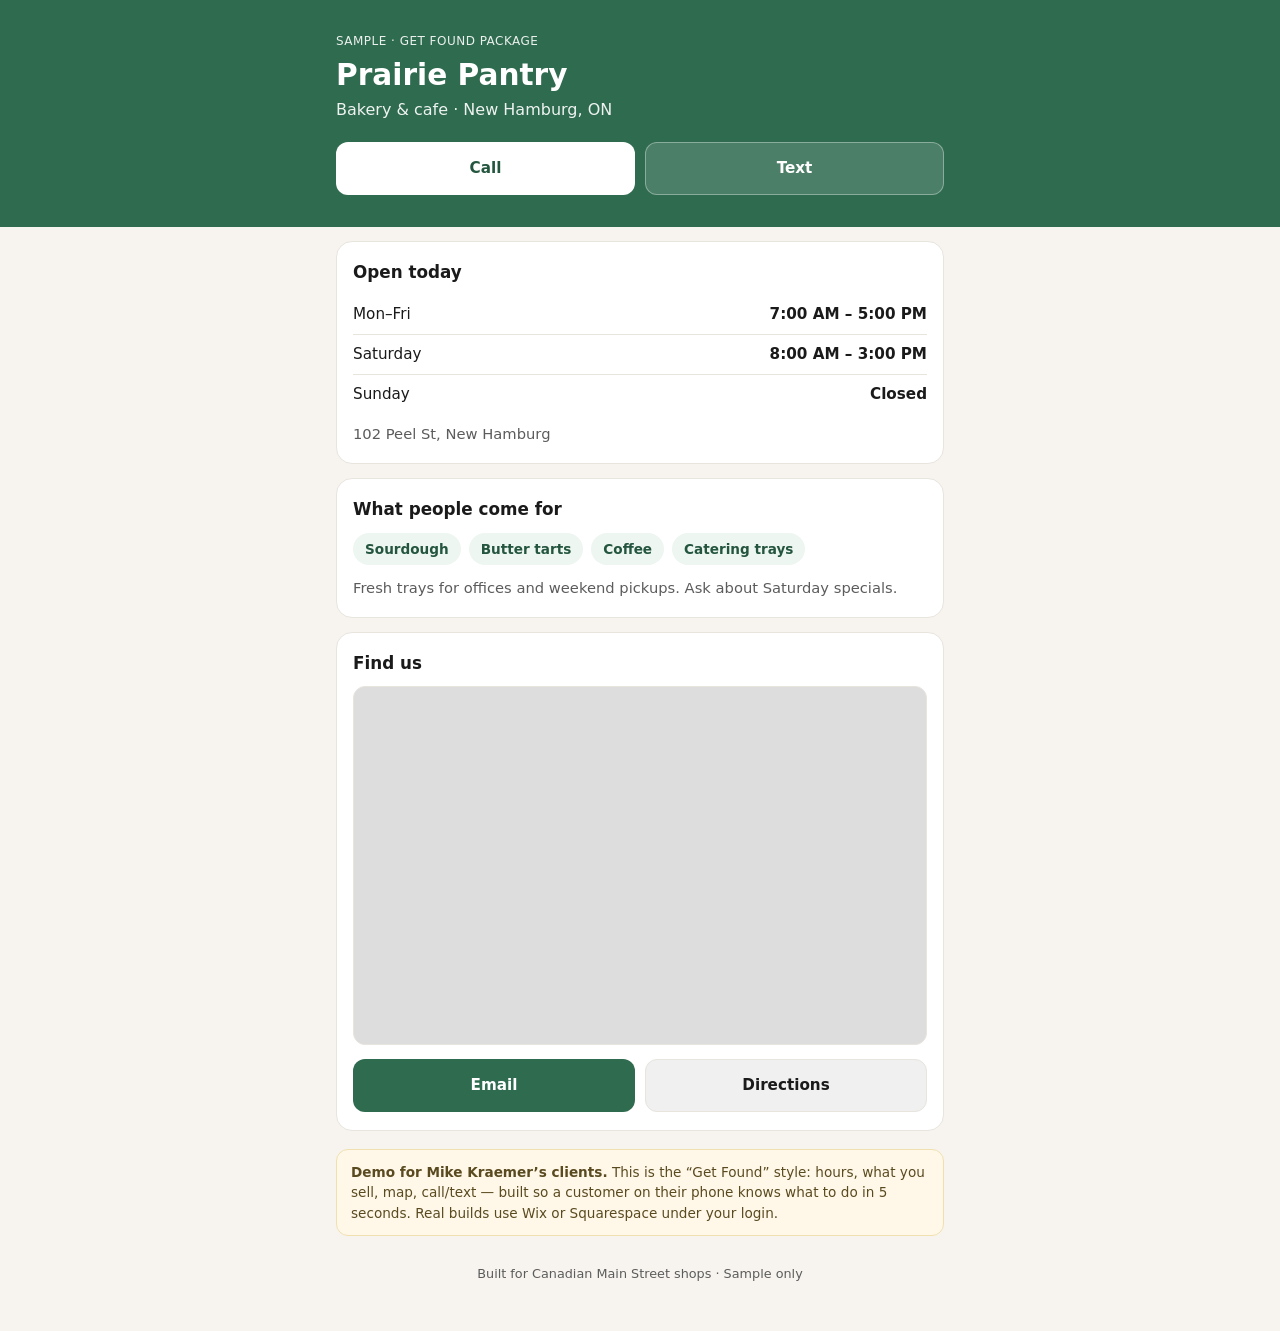
==== index.html @ 8f7f6cf2 "Add Get Found phone demo" ====
<!DOCTYPE html>
<html lang="en">
<head>
<meta charset="utf-8"/>
<meta name="viewport" content="width=device-width, initial-scale=1"/>
<title>Prairie Pantry — New Hamburg</title>
<meta name="description" content="Local bakery & cafe in New Hamburg. Hours, menu highlights, and how to reach us."/>
<style>
  :root {
    --ink: #1a1a1a;
    --muted: #5c5c5c;
    --line: #e8e4de;
    --bg: #f7f4ef;
    --card: #ffffff;
    --accent: #2f6b4f;
    --accent-dark: #24553f;
  }
  * { box-sizing: border-box; }
  body {
    margin: 0;
    font-family: "Segoe UI", system-ui, -apple-system, sans-serif;
    color: var(--ink);
    background: var(--bg);
    line-height: 1.5;
  }
  a { color: inherit; }
  .wrap { max-width: 640px; margin: 0 auto; padding: 0 16px 48px; }
  header {
    background: var(--accent);
    color: #fff;
    padding: 28px 16px 32px;
  }
  header .wrap { padding-bottom: 0; }
  .badge {
    display: inline-block;
    font-size: 12px;
    letter-spacing: .04em;
    text-transform: uppercase;
    opacity: .9;
    margin-bottom: 8px;
  }
  h1 { margin: 0 0 6px; font-size: 1.85rem; line-height: 1.15; }
  .tagline { margin: 0; opacity: .92; font-size: 1rem; }
  .actions {
    display: grid;
    grid-template-columns: 1fr 1fr;
    gap: 10px;
    margin-top: 20px;
  }
  .btn {
    display: flex;
    align-items: center;
    justify-content: center;
    text-decoration: none;
    border-radius: 12px;
    padding: 14px 12px;
    font-weight: 650;
    font-size: .95rem;
  }
  .btn-primary { background: #fff; color: var(--accent-dark); }
  .btn-secondary { background: rgba(255,255,255,.14); color: #fff; border: 1px solid rgba(255,255,255,.35); }
  .card {
    background: var(--card);
    border: 1px solid var(--line);
    border-radius: 16px;
    padding: 18px 16px;
    margin-top: 14px;
  }
  h2 { margin: 0 0 10px; font-size: 1.05rem; }
  .muted { color: var(--muted); font-size: .92rem; }
  .hours { list-style: none; padding: 0; margin: 0; }
  .hours li {
    display: flex;
    justify-content: space-between;
    padding: 8px 0;
    border-bottom: 1px solid var(--line);
    font-size: .95rem;
  }
  .hours li:last-child { border-bottom: 0; }
  .chip-row { display: flex; flex-wrap: wrap; gap: 8px; }
  .chip {
    background: #eef6f1;
    color: var(--accent-dark);
    border-radius: 999px;
    padding: 6px 12px;
    font-size: .85rem;
    font-weight: 600;
  }
  .map {
    margin-top: 10px;
    border-radius: 12px;
    overflow: hidden;
    border: 1px solid var(--line);
    background: #ddd;
    aspect-ratio: 16/10;
  }
  .map iframe { width: 100%; height: 100%; border: 0; }
  footer {
    margin-top: 28px;
    text-align: center;
    color: var(--muted);
    font-size: .8rem;
  }
  .demo-note {
    margin-top: 18px;
    padding: 12px 14px;
    border-radius: 12px;
    background: #fff8e8;
    border: 1px solid #f0e0b0;
    font-size: .85rem;
    color: #5a4a20;
  }
</style>
</head>
<body>
  <header>
    <div class="wrap">
      <div class="badge">Sample · Get Found package</div>
      <h1>Prairie Pantry</h1>
      <p class="tagline">Bakery & cafe · New Hamburg, ON</p>
      <div class="actions">
        <a class="btn btn-primary" href="tel:+15195550100">Call</a>
        <a class="btn btn-secondary" href="sms:+15195550100">Text</a>
      </div>
    </div>
  </header>

  <main class="wrap">
    <section class="card">
      <h2>Open today</h2>
      <ul class="hours">
        <li><span>Mon–Fri</span><strong>7:00 AM – 5:00 PM</strong></li>
        <li><span>Saturday</span><strong>8:00 AM – 3:00 PM</strong></li>
        <li><span>Sunday</span><strong>Closed</strong></li>
      </ul>
      <p class="muted" style="margin:10px 0 0">102 Peel St, New Hamburg</p>
    </section>

    <section class="card">
      <h2>What people come for</h2>
      <div class="chip-row">
        <span class="chip">Sourdough</span>
        <span class="chip">Butter tarts</span>
        <span class="chip">Coffee</span>
        <span class="chip">Catering trays</span>
      </div>
      <p class="muted" style="margin:12px 0 0">Fresh trays for offices and weekend pickups. Ask about Saturday specials.</p>
    </section>

    <section class="card">
      <h2>Find us</h2>
      <div class="map">
        <iframe title="Map" loading="lazy" referrerpolicy="no-referrer-when-downgrade"
          src="https://www.google.com/maps?q=New+Hamburg+ON+Peel+Street&output=embed"></iframe>
      </div>
      <div class="actions" style="margin-top:14px">
        <a class="btn btn-primary" style="background:var(--accent);color:#fff" href="mailto:hello@example.com">Email</a>
        <a class="btn btn-secondary" style="background:#f0f0f0;color:var(--ink);border-color:var(--line)" href="https://maps.google.com/?q=New+Hamburg+ON">Directions</a>
      </div>
    </section>

    <div class="demo-note">
      <strong>Demo for Mike Kraemer’s clients.</strong> This is the “Get Found” style: hours, what you sell, map, call/text — built so a customer on their phone knows what to do in 5 seconds. Real builds use Wix or Squarespace under your login.
    </div>

    <footer>
      Built for Canadian Main Street shops · Sample only
    </footer>
  </main>
</body>
</html>
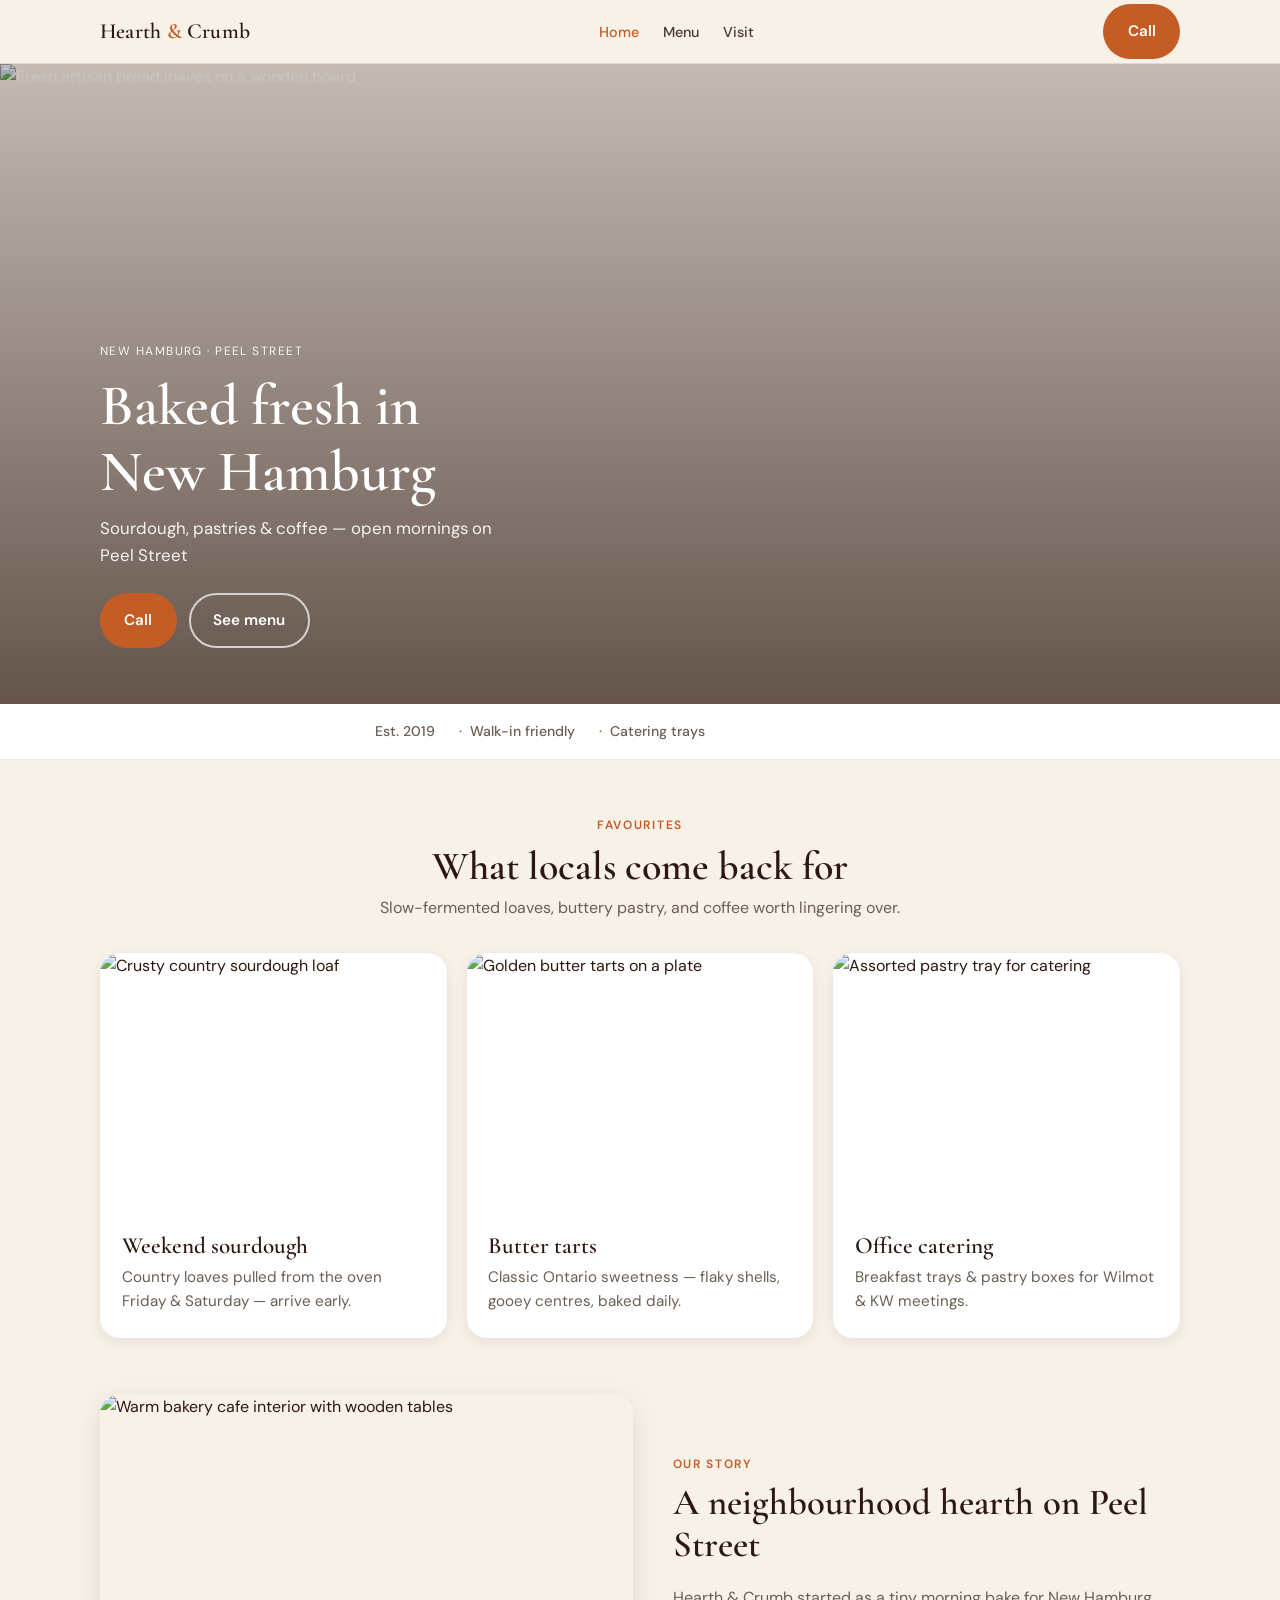
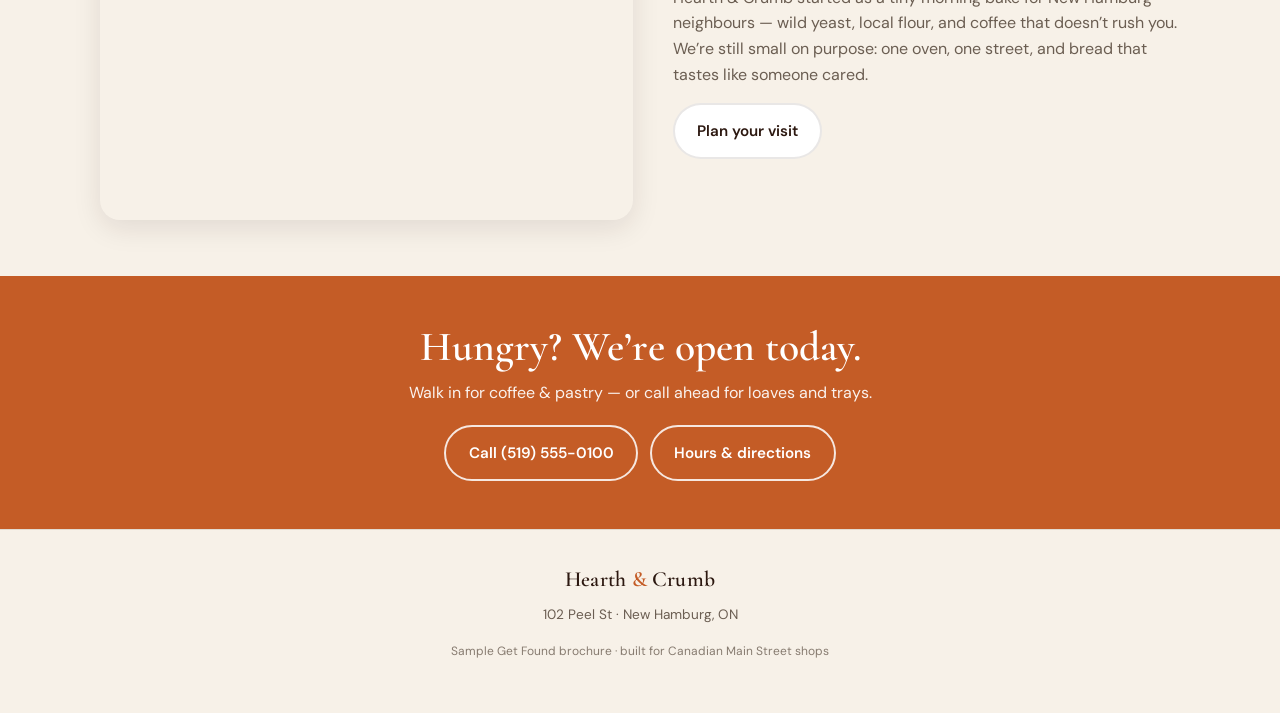
==== commit d23b5c94: "Replace one-pager with Hearth & Crumb 3-page brochure demo Home, Menu, Visit — photo-led Wix/Squares" ====
--- a/index.html
+++ b/index.html
@@ -1,171 +1,134 @@
 <!DOCTYPE html>
 <html lang="en">
 <head>
-<meta charset="utf-8"/>
-<meta name="viewport" content="width=device-width, initial-scale=1"/>
-<title>Prairie Pantry — New Hamburg</title>
-<meta name="description" content="Local bakery & cafe in New Hamburg. Hours, menu highlights, and how to reach us."/>
-<style>
-  :root {
-    --ink: #1a1a1a;
-    --muted: #5c5c5c;
-    --line: #e8e4de;
-    --bg: #f7f4ef;
-    --card: #ffffff;
-    --accent: #2f6b4f;
-    --accent-dark: #24553f;
-  }
-  * { box-sizing: border-box; }
-  body {
-    margin: 0;
-    font-family: "Segoe UI", system-ui, -apple-system, sans-serif;
-    color: var(--ink);
-    background: var(--bg);
-    line-height: 1.5;
-  }
-  a { color: inherit; }
-  .wrap { max-width: 640px; margin: 0 auto; padding: 0 16px 48px; }
-  header {
-    background: var(--accent);
-    color: #fff;
-    padding: 28px 16px 32px;
-  }
-  header .wrap { padding-bottom: 0; }
-  .badge {
-    display: inline-block;
-    font-size: 12px;
-    letter-spacing: .04em;
-    text-transform: uppercase;
-    opacity: .9;
-    margin-bottom: 8px;
-  }
-  h1 { margin: 0 0 6px; font-size: 1.85rem; line-height: 1.15; }
-  .tagline { margin: 0; opacity: .92; font-size: 1rem; }
-  .actions {
-    display: grid;
-    grid-template-columns: 1fr 1fr;
-    gap: 10px;
-    margin-top: 20px;
-  }
-  .btn {
-    display: flex;
-    align-items: center;
-    justify-content: center;
-    text-decoration: none;
-    border-radius: 12px;
-    padding: 14px 12px;
-    font-weight: 650;
-    font-size: .95rem;
-  }
-  .btn-primary { background: #fff; color: var(--accent-dark); }
-  .btn-secondary { background: rgba(255,255,255,.14); color: #fff; border: 1px solid rgba(255,255,255,.35); }
-  .card {
-    background: var(--card);
-    border: 1px solid var(--line);
-    border-radius: 16px;
-    padding: 18px 16px;
-    margin-top: 14px;
-  }
-  h2 { margin: 0 0 10px; font-size: 1.05rem; }
-  .muted { color: var(--muted); font-size: .92rem; }
-  .hours { list-style: none; padding: 0; margin: 0; }
-  .hours li {
-    display: flex;
-    justify-content: space-between;
-    padding: 8px 0;
-    border-bottom: 1px solid var(--line);
-    font-size: .95rem;
-  }
-  .hours li:last-child { border-bottom: 0; }
-  .chip-row { display: flex; flex-wrap: wrap; gap: 8px; }
-  .chip {
-    background: #eef6f1;
-    color: var(--accent-dark);
-    border-radius: 999px;
-    padding: 6px 12px;
-    font-size: .85rem;
-    font-weight: 600;
-  }
-  .map {
-    margin-top: 10px;
-    border-radius: 12px;
-    overflow: hidden;
-    border: 1px solid var(--line);
-    background: #ddd;
-    aspect-ratio: 16/10;
-  }
-  .map iframe { width: 100%; height: 100%; border: 0; }
-  footer {
-    margin-top: 28px;
-    text-align: center;
-    color: var(--muted);
-    font-size: .8rem;
-  }
-  .demo-note {
-    margin-top: 18px;
-    padding: 12px 14px;
-    border-radius: 12px;
-    background: #fff8e8;
-    border: 1px solid #f0e0b0;
-    font-size: .85rem;
-    color: #5a4a20;
-  }
-</style>
+  <meta charset="utf-8">
+  <meta name="viewport" content="width=device-width, initial-scale=1">
+  <title>Hearth &amp; Crumb — Artisan Bakery &amp; Cafe · New Hamburg</title>
+  <meta name="description" content="Sourdough, pastries &amp; coffee baked fresh in New Hamburg, ON. Open mornings on Peel Street.">
+  <link rel="preconnect" href="https://fonts.googleapis.com">
+  <link rel="preconnect" href="https://fonts.gstatic.com" crossorigin>
+  <link href="https://fonts.googleapis.com/css2?family=Cormorant+Garamond:wght@500;600;700&family=DM+Sans:wght@400;500;600;700&display=swap" rel="stylesheet">
+  <link rel="stylesheet" href="styles.css">
 </head>
-<body>
-  <header>
-    <div class="wrap">
-      <div class="badge">Sample · Get Found package</div>
-      <h1>Prairie Pantry</h1>
-      <p class="tagline">Bakery & cafe · New Hamburg, ON</p>
-      <div class="actions">
-        <a class="btn btn-primary" href="tel:+15195550100">Call</a>
-        <a class="btn btn-secondary" href="sms:+15195550100">Text</a>
-      </div>
+<body class="has-mobile-bar">
+  <header class="site-nav">
+    <div class="nav-inner">
+      <a class="logo" href="index.html">Hearth <span>&amp;</span> Crumb</a>
+      <nav aria-label="Primary">
+        <ul class="nav-links">
+          <li><a href="index.html" aria-current="page">Home</a></li>
+          <li><a href="menu.html">Menu</a></li>
+          <li><a href="visit.html">Visit</a></li>
+        </ul>
+      </nav>
+      <a class="btn btn-primary nav-cta" href="tel:+15195550100">Call</a>
+      <button class="nav-toggle" type="button" aria-expanded="false" aria-controls="nav-drawer" aria-label="Open menu">
+        <span></span>
+      </button>
+    </div>
+    <div class="nav-drawer" id="nav-drawer" hidden>
+      <ul>
+        <li><a href="index.html" aria-current="page">Home</a></li>
+        <li><a href="menu.html">Menu</a></li>
+        <li><a href="visit.html">Visit</a></li>
+      </ul>
+      <a class="btn btn-primary" href="tel:+15195550100" style="width:100%">Call us</a>
     </div>
   </header>
 
-  <main class="wrap">
-    <section class="card">
-      <h2>Open today</h2>
-      <ul class="hours">
-        <li><span>Mon–Fri</span><strong>7:00 AM – 5:00 PM</strong></li>
-        <li><span>Saturday</span><strong>8:00 AM – 3:00 PM</strong></li>
-        <li><span>Sunday</span><strong>Closed</strong></li>
-      </ul>
-      <p class="muted" style="margin:10px 0 0">102 Peel St, New Hamburg</p>
-    </section>
-
-    <section class="card">
-      <h2>What people come for</h2>
-      <div class="chip-row">
-        <span class="chip">Sourdough</span>
-        <span class="chip">Butter tarts</span>
-        <span class="chip">Coffee</span>
-        <span class="chip">Catering trays</span>
-      </div>
-      <p class="muted" style="margin:12px 0 0">Fresh trays for offices and weekend pickups. Ask about Saturday specials.</p>
-    </section>
-
-    <section class="card">
-      <h2>Find us</h2>
-      <div class="map">
-        <iframe title="Map" loading="lazy" referrerpolicy="no-referrer-when-downgrade"
-          src="https://www.google.com/maps?q=New+Hamburg+ON+Peel+Street&output=embed"></iframe>
-      </div>
-      <div class="actions" style="margin-top:14px">
-        <a class="btn btn-primary" style="background:var(--accent);color:#fff" href="mailto:hello@example.com">Email</a>
-        <a class="btn btn-secondary" style="background:#f0f0f0;color:var(--ink);border-color:var(--line)" href="https://maps.google.com/?q=New+Hamburg+ON">Directions</a>
+  <main>
+    <section class="hero" aria-label="Welcome">
+      <img class="hero-img" src="https://images.unsplash.com/photo-1509440159596-0249088772ff?w=1200&q=80" alt="Fresh artisan bread loaves on a wooden board" width="1200" height="800" fetchpriority="high">
+      <div class="hero-overlay" aria-hidden="true"></div>
+      <div class="wrap hero-content">
+        <p class="hero-eyebrow">New Hamburg · Peel Street</p>
+        <h1>Baked fresh in New Hamburg</h1>
+        <p class="hero-sub">Sourdough, pastries &amp; coffee — open mornings on Peel Street</p>
+        <div class="btn-row">
+          <a class="btn btn-primary" href="tel:+15195550100">Call</a>
+          <a class="btn btn-secondary" href="menu.html">See menu</a>
+        </div>
       </div>
     </section>
 
-    <div class="demo-note">
-      <strong>Demo for Mike Kraemer’s clients.</strong> This is the “Get Found” style: hours, what you sell, map, call/text — built so a customer on their phone knows what to do in 5 seconds. Real builds use Wix or Squarespace under your login.
+    <div class="trust">
+      <ul class="trust-list wrap">
+        <li>Est. 2019</li>
+        <li>Walk-in friendly</li>
+        <li>Catering trays</li>
+      </ul>
     </div>
 
-    <footer>
-      Built for Canadian Main Street shops · Sample only
-    </footer>
+    <section class="section">
+      <div class="wrap">
+        <div class="section-head">
+          <p class="eyebrow">Favourites</p>
+          <h2>What locals come back for</h2>
+          <p class="muted">Slow-fermented loaves, buttery pastry, and coffee worth lingering over.</p>
+        </div>
+        <div class="card-grid">
+          <article class="card">
+            <img class="card-img" src="https://images.unsplash.com/photo-1549931319-a545dcf3bc73?w=1200&q=80" alt="Crusty country sourdough loaf" width="600" height="450" loading="lazy">
+            <div class="card-body">
+              <h3>Weekend sourdough</h3>
+              <p>Country loaves pulled from the oven Friday &amp; Saturday — arrive early.</p>
+            </div>
+          </article>
+          <article class="card">
+            <img class="card-img" src="https://images.unsplash.com/photo-1519914212810-bec308b4c3a3?w=1200&q=80" alt="Golden butter tarts on a plate" width="600" height="450" loading="lazy">
+            <div class="card-body">
+              <h3>Butter tarts</h3>
+              <p>Classic Ontario sweetness — flaky shells, gooey centres, baked daily.</p>
+            </div>
+          </article>
+          <article class="card">
+            <img class="card-img" src="https://images.unsplash.com/photo-1555507036-ab1f4038808a?w=1200&q=80" alt="Assorted pastry tray for catering" width="600" height="450" loading="lazy">
+            <div class="card-body">
+              <h3>Office catering</h3>
+              <p>Breakfast trays &amp; pastry boxes for Wilmot &amp; KW meetings.</p>
+            </div>
+          </article>
+        </div>
+      </div>
+    </section>
+
+    <section class="section" style="padding-top:0">
+      <div class="wrap story">
+        <img class="story-img" src="https://images.unsplash.com/photo-1556910103-1c02745aae4d?w=1200&q=80" alt="Warm bakery cafe interior with wooden tables" width="800" height="640" loading="lazy">
+        <div class="story-copy">
+          <p class="eyebrow">Our story</p>
+          <h2>A neighbourhood hearth on Peel Street</h2>
+          <p class="muted">Hearth &amp; Crumb started as a tiny morning bake for New Hamburg neighbours — wild yeast, local flour, and coffee that doesn’t rush you. We’re still small on purpose: one oven, one street, and bread that tastes like someone cared.</p>
+          <a class="btn btn-outline" href="visit.html">Plan your visit</a>
+        </div>
+      </div>
+    </section>
+
+    <section class="cta-band">
+      <div class="wrap">
+        <h2>Hungry? We’re open today.</h2>
+        <p>Walk in for coffee &amp; pastry — or call ahead for loaves and trays.</p>
+        <div class="btn-row" style="justify-content:center">
+          <a class="btn btn-secondary" href="tel:+15195550100">Call (519) 555-0100</a>
+          <a class="btn btn-secondary" href="visit.html">Hours &amp; directions</a>
+        </div>
+      </div>
+    </section>
   </main>
+
+  <footer class="site-footer">
+    <div class="wrap">
+      <a class="logo" href="index.html">Hearth <span>&amp;</span> Crumb</a>
+      <p>102 Peel St · New Hamburg, ON</p>
+      <p class="footer-note">Sample Get Found brochure · built for Canadian Main Street shops</p>
+    </div>
+  </footer>
+
+  <div class="mobile-bar" role="navigation" aria-label="Quick actions">
+    <a class="btn btn-primary" href="tel:+15195550100">Call</a>
+    <a class="btn btn-outline" href="https://maps.google.com/?q=102+Peel+St+New+Hamburg+ON" target="_blank" rel="noopener">Directions</a>
+  </div>
+
+  <script src="script.js"></script>
 </body>
 </html>
--- a/styles.css
+++ b/styles.css
@@ -0,0 +1,254 @@
+/* Hearth & Crumb — shared design system */
+:root {
+  --espresso: #2C1810;
+  --cream: #F7F1E8;
+  --terracotta: #C45C26;
+  --terracotta-dark: #A34A1C;
+  --sage: #6B7F5A;
+  --sage-dark: #556648;
+  --white: #fff;
+  --muted: #6B5E52;
+  --line: rgba(44, 24, 16, 0.1);
+  --shadow: 0 8px 28px rgba(44, 24, 16, 0.1);
+  --shadow-sm: 0 4px 14px rgba(44, 24, 16, 0.08);
+  --radius: 20px;
+  --radius-sm: 14px;
+  --nav-h: 64px;
+  --font-display: "Cormorant Garamond", Georgia, serif;
+  --font-body: "DM Sans", system-ui, sans-serif;
+  --max: 1080px;
+}
+*, *::before, *::after { box-sizing: border-box; }
+html { scroll-behavior: smooth; }
+body {
+  margin: 0;
+  font-family: var(--font-body);
+  color: var(--espresso);
+  background: var(--cream);
+  line-height: 1.6;
+  font-size: 16px;
+  -webkit-font-smoothing: antialiased;
+}
+img { max-width: 100%; display: block; height: auto; }
+a { color: inherit; text-decoration: none; }
+h1, h2, h3, h4 {
+  font-family: var(--font-display);
+  font-weight: 600;
+  line-height: 1.15;
+  margin: 0 0 0.5em;
+}
+p { margin: 0 0 1em; }
+.muted { color: var(--muted); }
+.wrap { width: min(100% - 2rem, var(--max)); margin-inline: auto; }
+
+/* Nav */
+.site-nav {
+  position: sticky; top: 0; z-index: 100; height: var(--nav-h);
+  display: flex; align-items: center;
+  background: rgba(247, 241, 232, 0.85);
+  backdrop-filter: blur(14px); -webkit-backdrop-filter: blur(14px);
+  border-bottom: 1px solid var(--line);
+}
+.nav-inner {
+  width: min(100% - 1.5rem, var(--max)); margin-inline: auto;
+  display: flex; align-items: center; justify-content: space-between; gap: 1rem;
+}
+.logo {
+  font-family: var(--font-display); font-size: 1.35rem; font-weight: 600;
+  letter-spacing: 0.01em; white-space: nowrap;
+}
+.logo span { color: var(--terracotta); }
+.nav-links {
+  display: none; align-items: center; gap: 1.5rem;
+  list-style: none; margin: 0; padding: 0;
+}
+.nav-links a { font-size: 0.9rem; font-weight: 500; opacity: 0.85; }
+.nav-links a:hover, .nav-links a[aria-current="page"] { opacity: 1; color: var(--terracotta); }
+.nav-cta { display: none; }
+.nav-toggle {
+  width: 42px; height: 42px; border: 1px solid var(--line); border-radius: 12px;
+  background: var(--white); display: grid; place-items: center; cursor: pointer; padding: 0;
+}
+.nav-toggle span {
+  display: block; width: 18px; height: 2px; background: var(--espresso); position: relative;
+}
+.nav-toggle span::before, .nav-toggle span::after {
+  content: ""; position: absolute; left: 0; width: 18px; height: 2px; background: var(--espresso);
+}
+.nav-toggle span::before { top: -6px; }
+.nav-toggle span::after { top: 6px; }
+.nav-drawer {
+  display: none; position: absolute; top: var(--nav-h); left: 0; right: 0;
+  background: rgba(247, 241, 232, 0.97); backdrop-filter: blur(14px);
+  border-bottom: 1px solid var(--line); padding: 1rem 1.5rem 1.5rem;
+}
+.nav-drawer.is-open { display: block; }
+.nav-drawer ul { list-style: none; margin: 0 0 1rem; padding: 0; }
+.nav-drawer li { margin-bottom: 0.75rem; }
+.nav-drawer a { font-weight: 500; font-size: 1.05rem; }
+@media (min-width: 768px) {
+  .nav-links, .nav-cta { display: flex; }
+  .nav-toggle, .nav-drawer { display: none !important; }
+}
+
+/* Buttons */
+.btn {
+  display: inline-flex; align-items: center; justify-content: center; gap: 0.4rem;
+  padding: 0.85rem 1.4rem; border-radius: 999px;
+  font-family: var(--font-body); font-weight: 600; font-size: 0.95rem;
+  border: 2px solid transparent; cursor: pointer; text-align: center;
+  transition: transform 0.15s ease, background 0.15s ease, color 0.15s ease;
+}
+.btn:active { transform: scale(0.98); }
+.btn-primary { background: var(--terracotta); color: var(--white); }
+.btn-primary:hover { background: var(--terracotta-dark); }
+.btn-secondary { background: transparent; color: var(--white); border-color: rgba(255,255,255,0.7); }
+.btn-secondary:hover { background: rgba(255,255,255,0.12); }
+.btn-outline { background: var(--white); color: var(--espresso); border-color: var(--line); }
+.btn-outline:hover { border-color: var(--terracotta); color: var(--terracotta); }
+.btn-sage { background: var(--sage); color: var(--white); }
+.btn-sage:hover { background: var(--sage-dark); }
+.btn-row { display: flex; flex-wrap: wrap; gap: 0.75rem; }
+
+/* Hero */
+.hero {
+  position: relative; min-height: min(78vh, 640px);
+  display: grid; align-items: end; color: var(--white); overflow: hidden;
+}
+.hero-img { position: absolute; inset: 0; width: 100%; height: 100%; object-fit: cover; }
+.hero-overlay {
+  position: absolute; inset: 0;
+  background: linear-gradient(180deg, rgba(44,24,16,0.25) 0%, rgba(44,24,16,0.72) 100%);
+}
+.hero-content { position: relative; z-index: 1; padding: 3rem 0 3.5rem; }
+.hero-eyebrow {
+  display: inline-block; font-size: 0.75rem; letter-spacing: 0.12em;
+  text-transform: uppercase; opacity: 0.9; margin-bottom: 0.75rem;
+}
+.hero h1 { font-size: clamp(2.4rem, 8vw, 3.6rem); margin-bottom: 0.6rem; max-width: 14ch; }
+.hero-sub { font-size: 1.05rem; opacity: 0.92; max-width: 34ch; margin-bottom: 1.5rem; }
+
+/* Trust */
+.trust { background: var(--white); border-bottom: 1px solid var(--line); padding: 1rem 0; }
+.trust-list {
+  display: flex; flex-wrap: wrap; justify-content: center; gap: 0.5rem 1.5rem;
+  list-style: none; margin: 0; padding: 0; font-size: 0.88rem; font-weight: 500; color: var(--muted);
+}
+.trust-list li::before { content: "·"; margin-right: 0.5rem; color: var(--terracotta); }
+.trust-list li:first-child::before { content: none; margin: 0; }
+
+/* Sections */
+.section { padding: 3.5rem 0; }
+.section-tight { padding: 2.5rem 0; }
+.section-head { text-align: center; max-width: 36rem; margin: 0 auto 2rem; }
+.section-head h2 { font-size: clamp(1.9rem, 5vw, 2.5rem); margin-bottom: 0.4rem; }
+.eyebrow {
+  font-size: 0.75rem; letter-spacing: 0.14em; text-transform: uppercase;
+  color: var(--terracotta); font-weight: 600; margin-bottom: 0.5rem;
+}
+
+/* Cards */
+.card-grid { display: grid; gap: 1.25rem; }
+@media (min-width: 640px) { .card-grid { grid-template-columns: repeat(3, 1fr); } }
+.card {
+  background: var(--white); border-radius: var(--radius); overflow: hidden;
+  box-shadow: var(--shadow-sm); display: flex; flex-direction: column;
+}
+.card-img { aspect-ratio: 4 / 3; object-fit: cover; width: 100%; }
+.card-body { padding: 1.25rem 1.35rem 1.5rem; }
+.card-body h3 { font-size: 1.45rem; margin-bottom: 0.35rem; }
+.card-body p { font-size: 0.95rem; color: var(--muted); margin-bottom: 0; }
+
+/* Story */
+.story { display: grid; gap: 1.5rem; align-items: center; }
+@media (min-width: 768px) { .story { grid-template-columns: 1.05fr 1fr; gap: 2.5rem; } }
+.story-img {
+  border-radius: var(--radius); aspect-ratio: 5 / 4; object-fit: cover;
+  width: 100%; box-shadow: var(--shadow);
+}
+.story-copy h2 { font-size: clamp(1.8rem, 4vw, 2.3rem); }
+
+/* CTA band */
+.cta-band { background: var(--terracotta); color: var(--white); padding: 3rem 0; text-align: center; }
+.cta-band h2 { font-size: clamp(1.9rem, 5vw, 2.6rem); margin-bottom: 0.5rem; }
+.cta-band p { opacity: 0.92; margin-bottom: 1.25rem; }
+.cta-band .btn-secondary { border-color: rgba(255,255,255,0.85); }
+
+/* Menu */
+.page-hero { padding: 2.5rem 0 1.5rem; text-align: center; }
+.page-hero h1 { font-size: clamp(2.2rem, 6vw, 3rem); }
+.menu-note {
+  background: var(--white); border-radius: var(--radius-sm); padding: 1rem 1.25rem;
+  box-shadow: var(--shadow-sm); font-size: 0.95rem; margin-bottom: 2rem;
+  border-left: 4px solid var(--sage);
+}
+.menu-cat { margin-bottom: 2.25rem; }
+.menu-cat h2 {
+  font-size: 1.7rem; margin-bottom: 1rem; padding-bottom: 0.4rem; border-bottom: 1px solid var(--line);
+}
+.menu-grid { display: grid; gap: 1rem; }
+@media (min-width: 560px) { .menu-grid { grid-template-columns: repeat(2, 1fr); } }
+.menu-item {
+  display: grid; grid-template-columns: 72px 1fr auto; gap: 0.85rem; align-items: center;
+  background: var(--white); border-radius: var(--radius-sm); padding: 0.75rem; box-shadow: var(--shadow-sm);
+}
+.menu-item img { width: 72px; height: 72px; border-radius: 12px; object-fit: cover; }
+.menu-item h3 { font-size: 1.15rem; margin: 0 0 0.15rem; }
+.menu-item p { font-size: 0.82rem; color: var(--muted); margin: 0; }
+.price { font-weight: 700; font-size: 0.95rem; color: var(--terracotta); white-space: nowrap; }
+.chip-row { display: flex; flex-wrap: wrap; gap: 0.5rem; margin-top: 0.75rem; }
+.chip {
+  background: rgba(107, 127, 90, 0.12); color: var(--sage-dark);
+  font-size: 0.75rem; font-weight: 600; padding: 0.3rem 0.7rem; border-radius: 999px;
+}
+
+/* Visit */
+.visit-grid { display: grid; gap: 1.25rem; }
+@media (min-width: 768px) { .visit-grid { grid-template-columns: 1fr 1.1fr; } }
+.info-card {
+  background: var(--white); border-radius: var(--radius); padding: 1.5rem; box-shadow: var(--shadow-sm);
+}
+.info-card h2 { font-size: 1.5rem; margin-bottom: 1rem; }
+.hours { list-style: none; margin: 0; padding: 0; }
+.hours li {
+  display: flex; justify-content: space-between; padding: 0.55rem 0;
+  border-bottom: 1px solid var(--line); font-size: 0.95rem;
+}
+.hours li:last-child { border-bottom: 0; }
+.hours .closed { color: var(--muted); }
+.address { font-size: 1.05rem; margin-bottom: 1.25rem; }
+.map-wrap {
+  border-radius: var(--radius); overflow: hidden; box-shadow: var(--shadow);
+  aspect-ratio: 4 / 3; background: #ddd;
+}
+.map-wrap iframe { width: 100%; height: 100%; border: 0; display: block; }
+.contact-actions { display: grid; grid-template-columns: 1fr 1fr; gap: 0.75rem; margin-top: 1.25rem; }
+.contact-actions .btn { width: 100%; padding: 0.75rem 0.5rem; font-size: 0.88rem; }
+.note-soft {
+  background: rgba(196, 92, 38, 0.08); border-radius: var(--radius-sm);
+  padding: 1.15rem 1.25rem; margin-top: 1.25rem;
+}
+.note-soft h3 { font-size: 1.25rem; margin-bottom: 0.35rem; }
+
+/* Mobile bar */
+.mobile-bar {
+  position: fixed; bottom: 0; left: 0; right: 0; z-index: 90;
+  display: grid; grid-template-columns: 1fr 1fr; gap: 0.5rem;
+  padding: 0.65rem 0.85rem calc(0.65rem + env(safe-area-inset-bottom));
+  background: rgba(247, 241, 232, 0.94); backdrop-filter: blur(12px);
+  border-top: 1px solid var(--line);
+}
+.mobile-bar .btn { width: 100%; }
+body.has-mobile-bar { padding-bottom: 5.5rem; }
+@media (min-width: 768px) {
+  .mobile-bar { display: none; }
+  body.has-mobile-bar { padding-bottom: 0; }
+}
+
+/* Footer */
+.site-footer {
+  padding: 2rem 0 2.5rem; text-align: center; border-top: 1px solid var(--line);
+  color: var(--muted); font-size: 0.85rem;
+}
+.site-footer .logo { display: inline-block; margin-bottom: 0.5rem; color: var(--espresso); }
+.footer-note { margin-top: 1rem; font-size: 0.75rem; opacity: 0.8; max-width: 28rem; margin-inline: auto; }
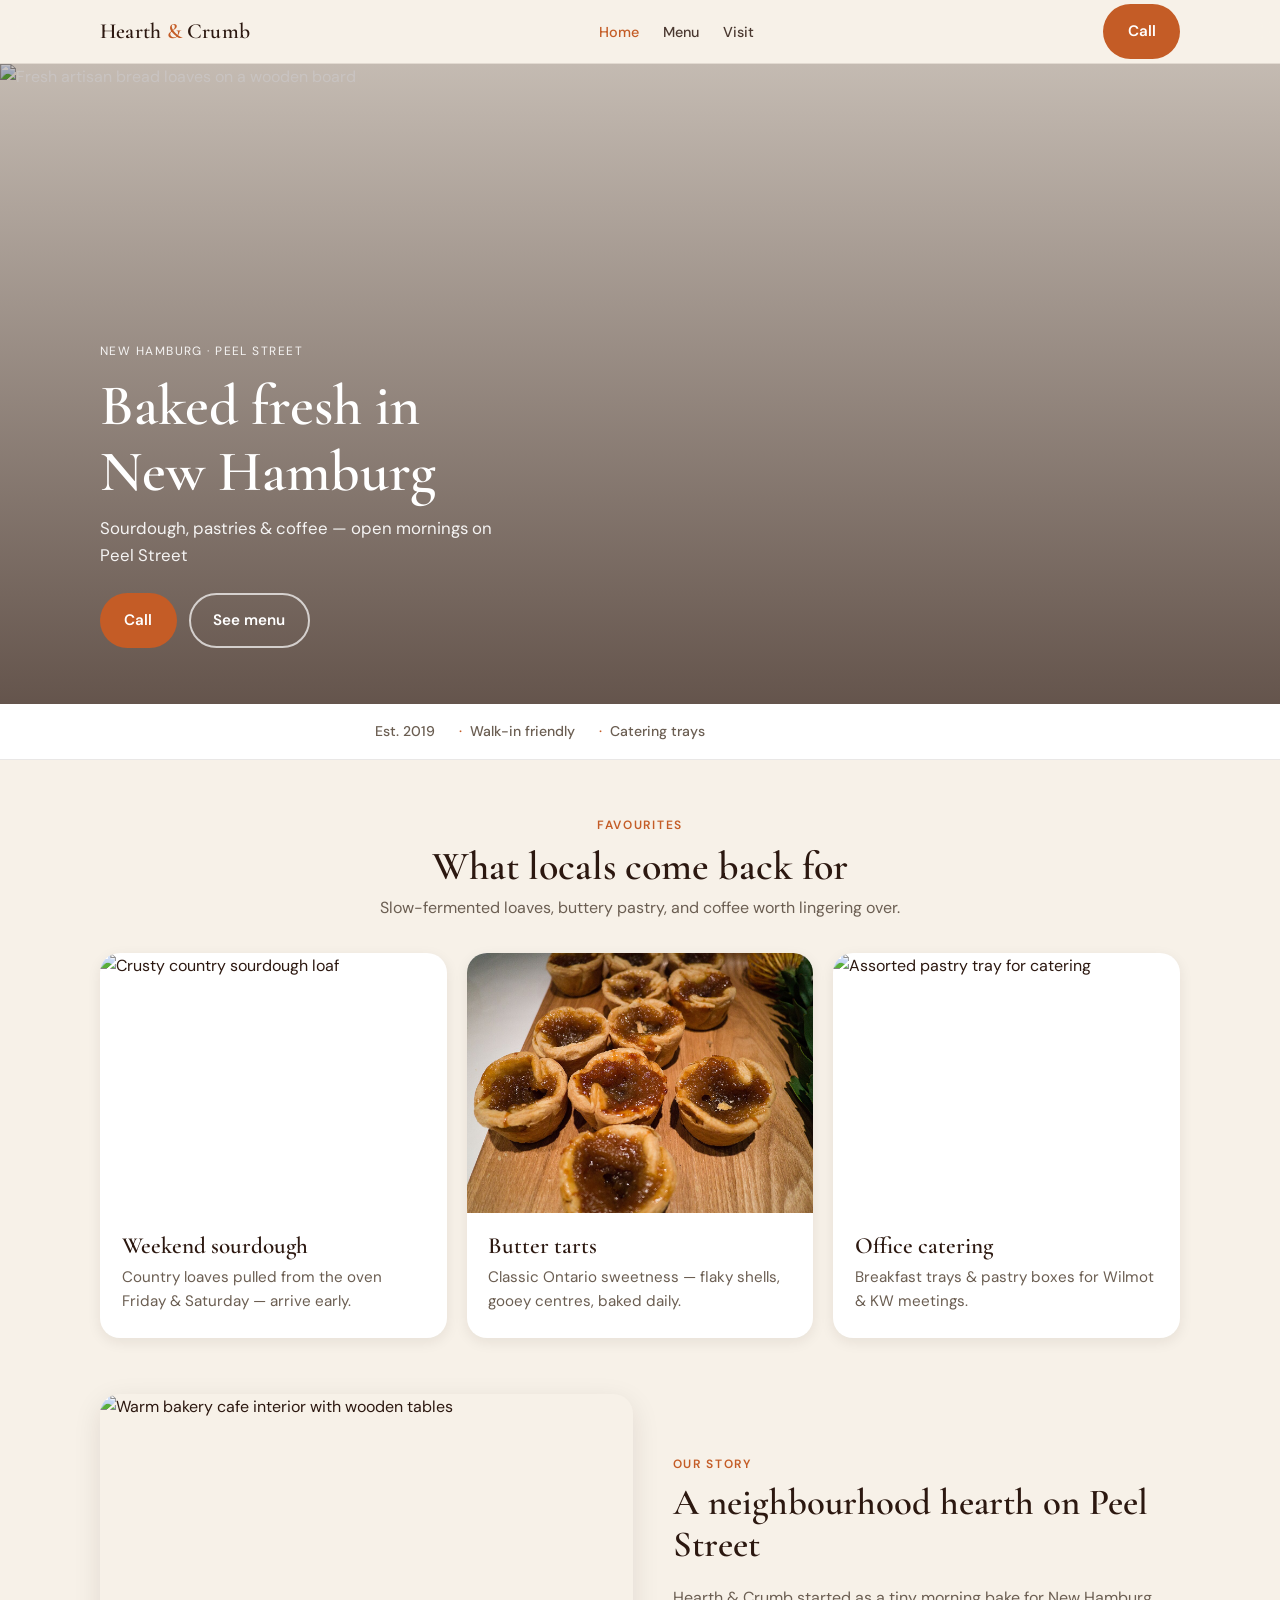
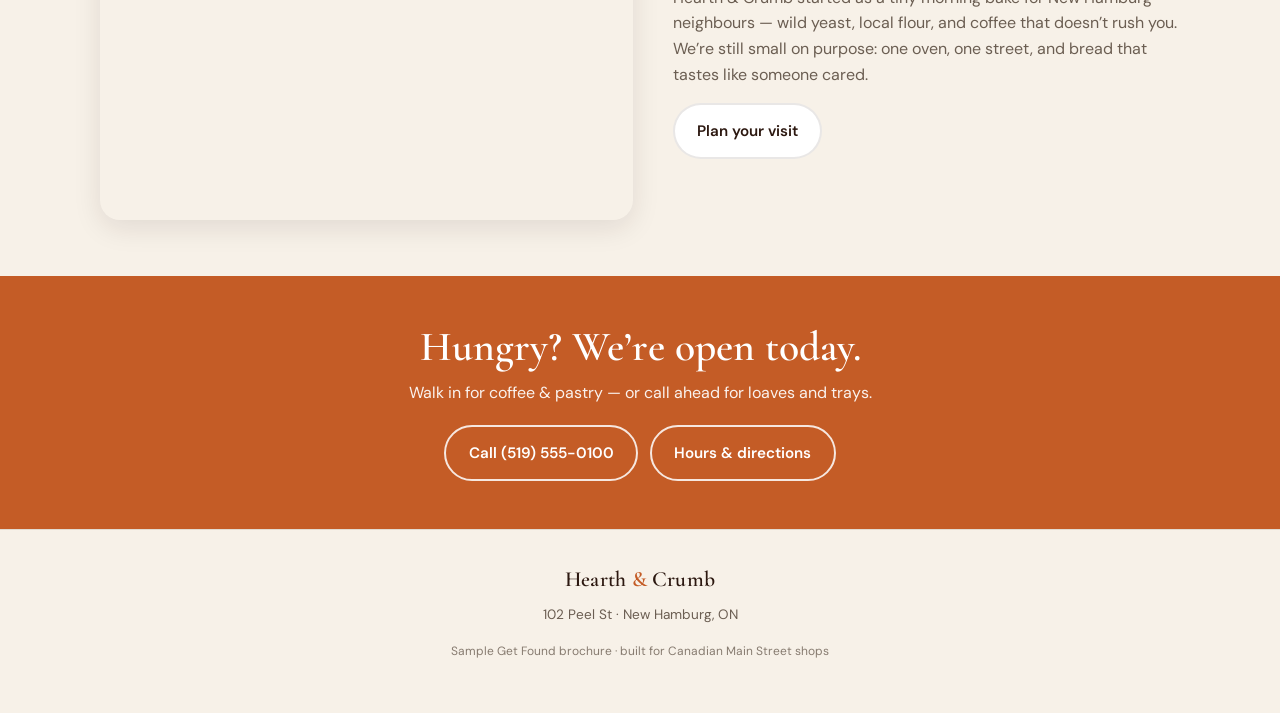
==== commit e270ccee: "Use real Canadian butter tart photos Local Wikimedia Commons image for home + menu (not a random des" ====
--- a/index.html
+++ b/index.html
@@ -75,7 +75,7 @@
             </div>
           </article>
           <article class="card">
-            <img class="card-img" src="https://images.unsplash.com/photo-1519914212810-bec308b4c3a3?w=1200&q=80" alt="Golden butter tarts on a plate" width="600" height="450" loading="lazy">
+            <img class="card-img" src="images/butter-tarts.jpg" alt="Golden butter tarts on a plate" width="600" height="450" loading="lazy">
             <div class="card-body">
               <h3>Butter tarts</h3>
               <p>Classic Ontario sweetness — flaky shells, gooey centres, baked daily.</p>
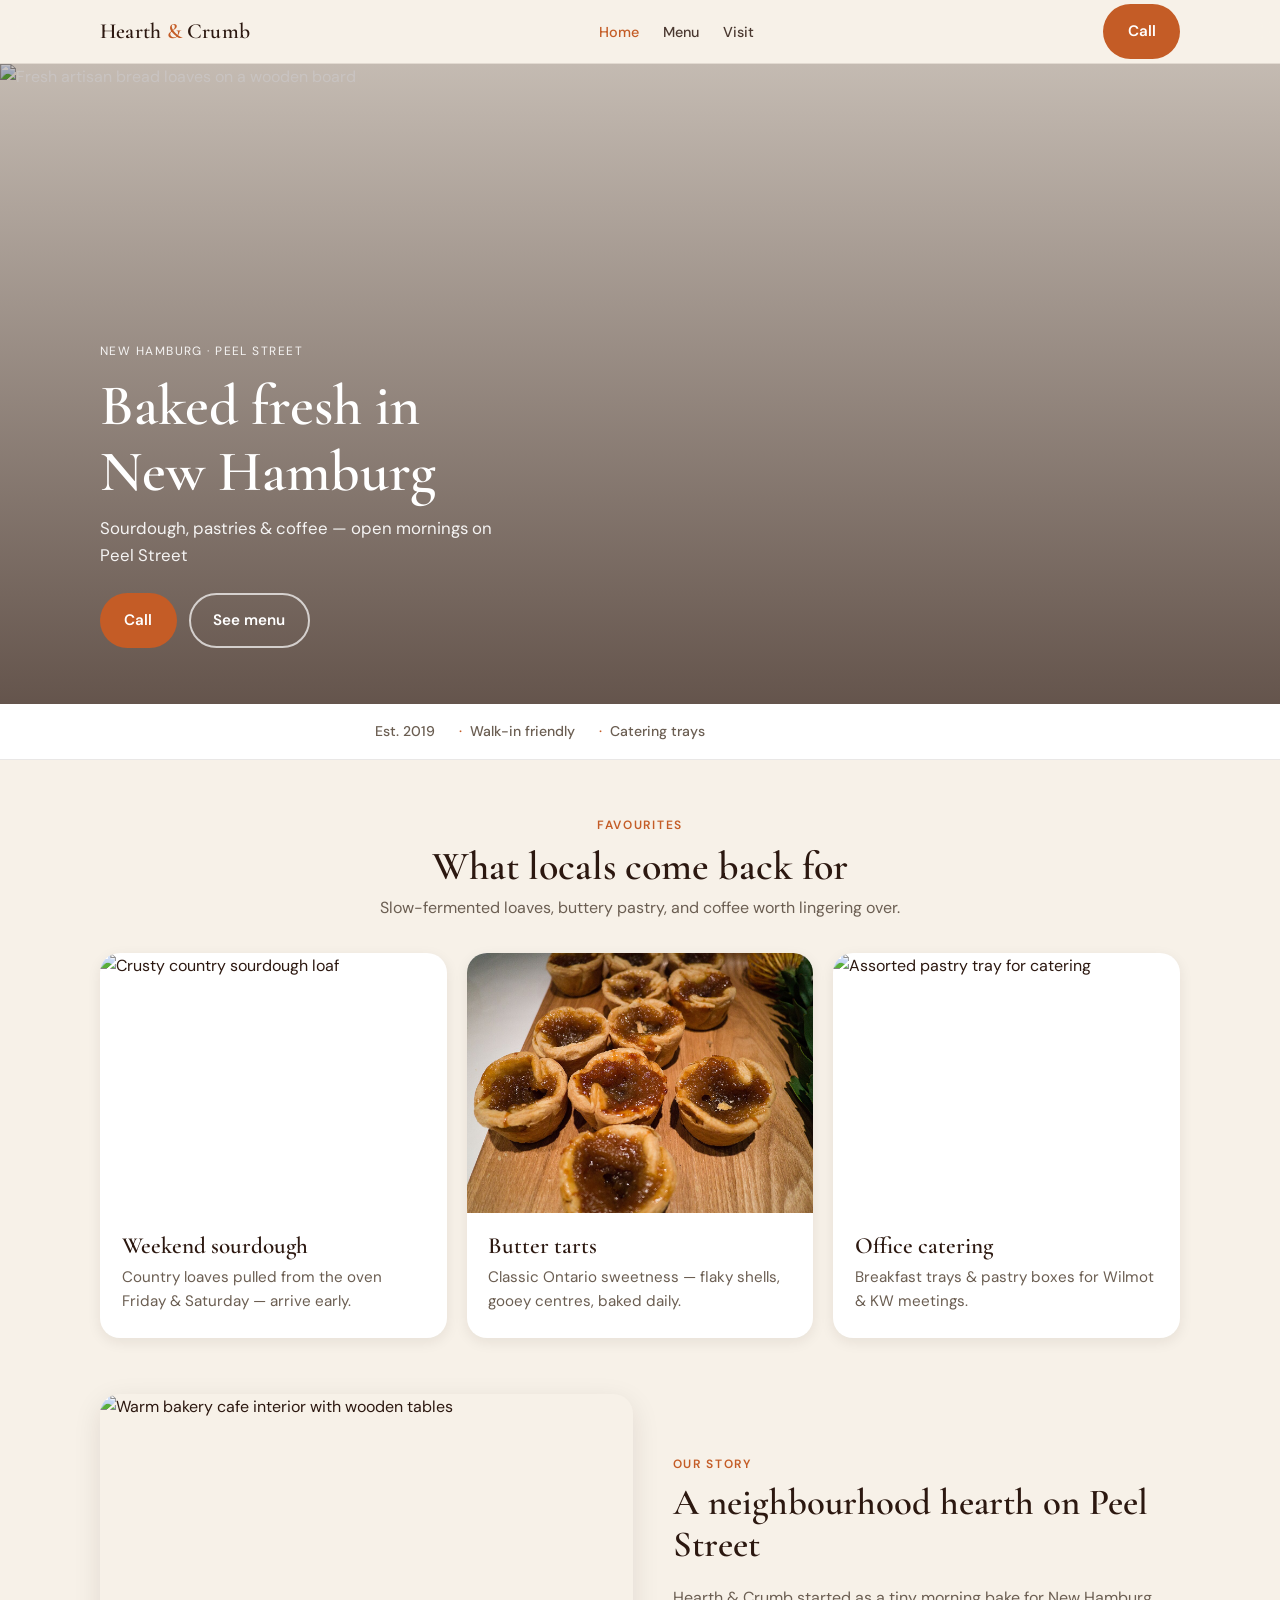
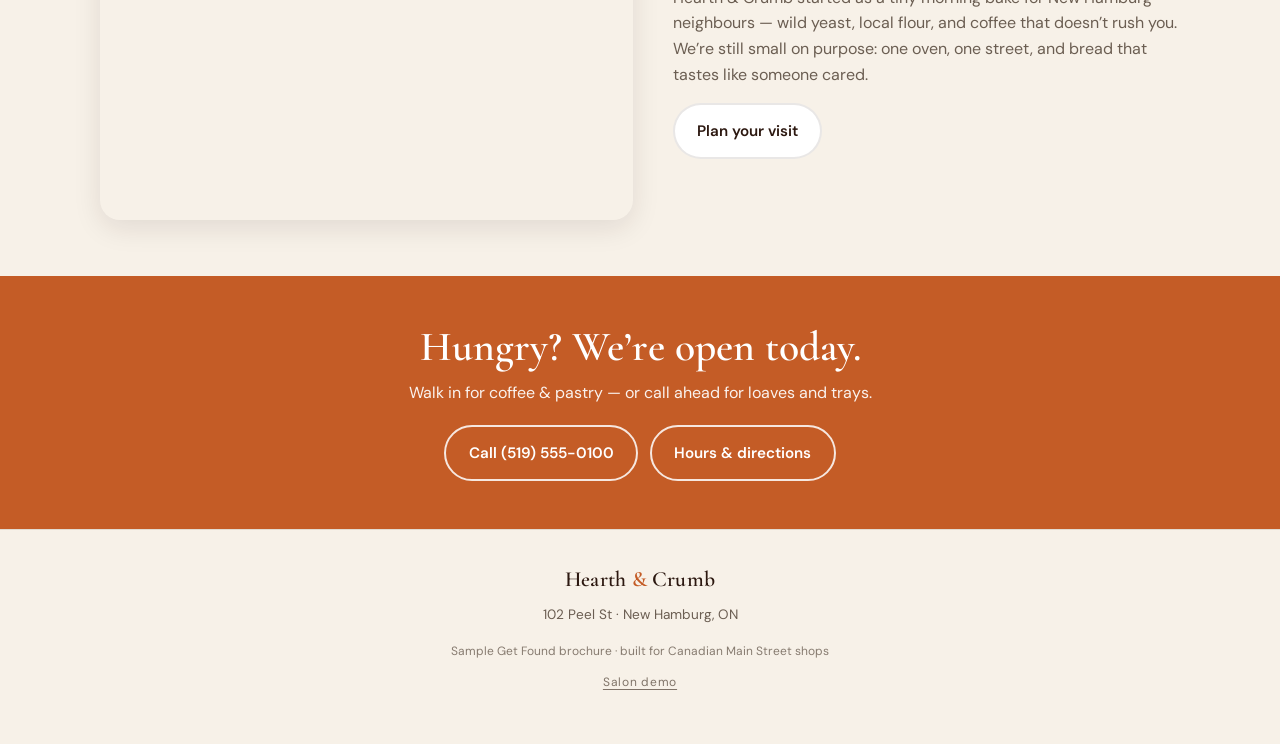
==== commit 6a90e0d1: "Add Studio Lumen salon brochure demo at /salon/ Keep the Hearth & Crumb bakery demo as the site home" ====
--- a/index.html
+++ b/index.html
@@ -121,6 +121,7 @@
       <a class="logo" href="index.html">Hearth <span>&amp;</span> Crumb</a>
       <p>102 Peel St · New Hamburg, ON</p>
       <p class="footer-note">Sample Get Found brochure · built for Canadian Main Street shops</p>
+      <p class="demo-switch"><a href="salon/">Salon demo</a></p>
     </div>
   </footer>
 
--- a/styles.css
+++ b/styles.css
@@ -252,3 +252,6 @@
 }
 .site-footer .logo { display: inline-block; margin-bottom: 0.5rem; color: var(--espresso); }
 .footer-note { margin-top: 1rem; font-size: 0.75rem; opacity: 0.8; max-width: 28rem; margin-inline: auto; }
+.demo-switch { margin-top: 0.7rem; font-size: 0.75rem; letter-spacing: 0.06em; }
+.demo-switch a { text-decoration: underline; text-underline-offset: 3px; opacity: 0.85; }
+.demo-switch a:hover { opacity: 1; color: var(--terracotta); }
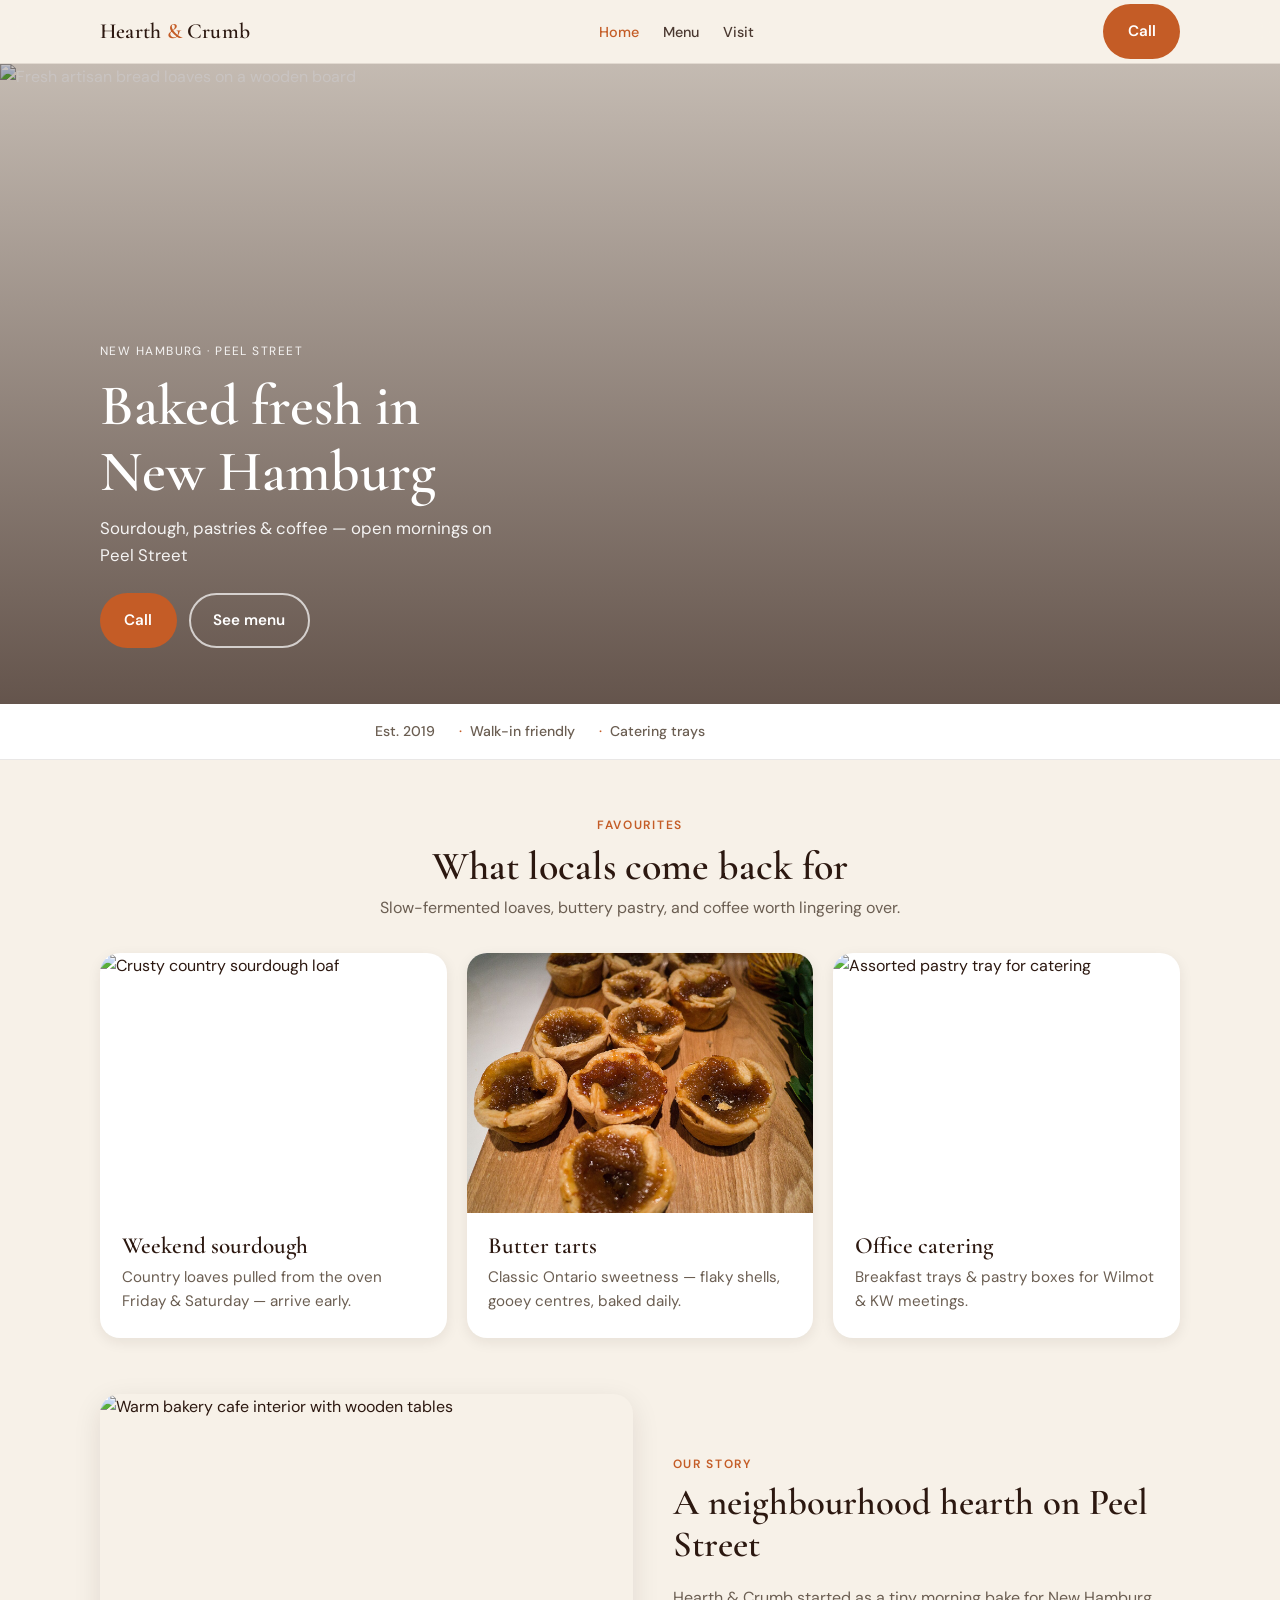
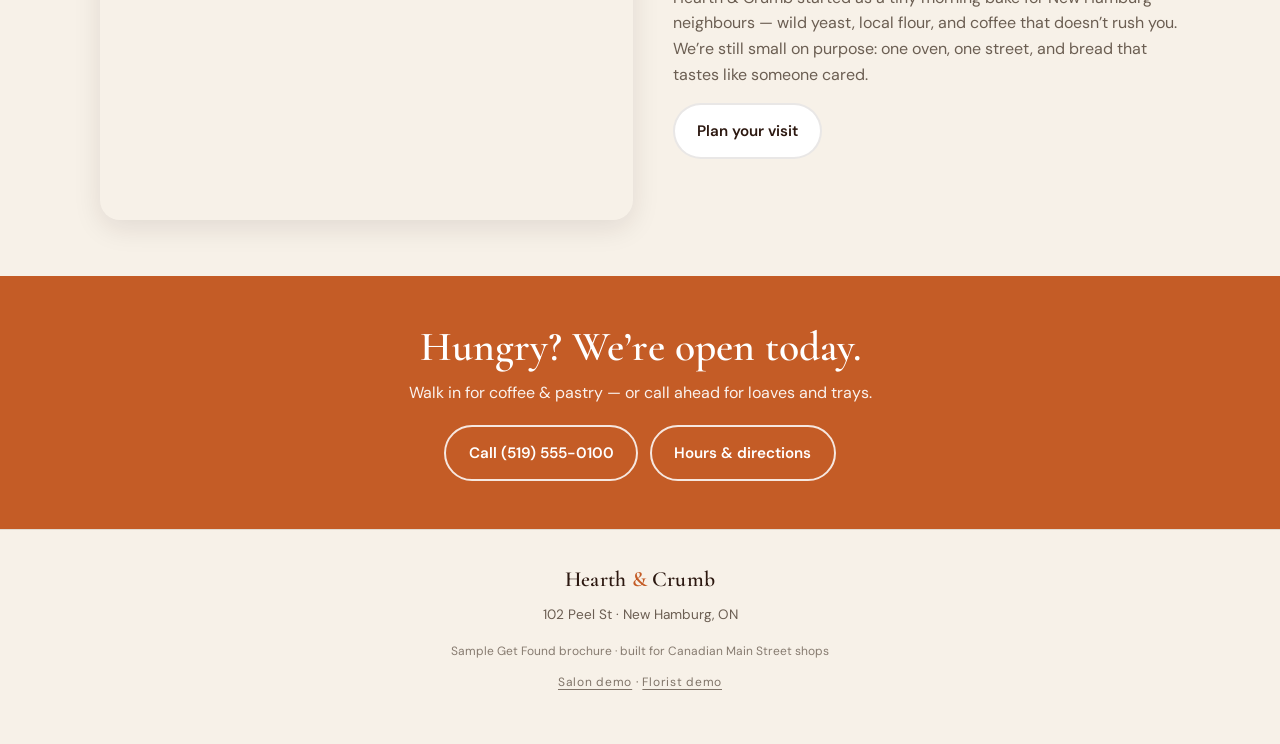
==== commit 42be0377: "Add Atelier Blooms florist demo at /florist/ Third Get Found brochure: a romantic florist storefront" ====
--- a/index.html
+++ b/index.html
@@ -121,7 +121,7 @@
       <a class="logo" href="index.html">Hearth <span>&amp;</span> Crumb</a>
       <p>102 Peel St · New Hamburg, ON</p>
       <p class="footer-note">Sample Get Found brochure · built for Canadian Main Street shops</p>
-      <p class="demo-switch"><a href="salon/">Salon demo</a></p>
+      <p class="demo-switch"><a href="salon/">Salon demo</a> · <a href="florist/">Florist demo</a></p>
     </div>
   </footer>
 
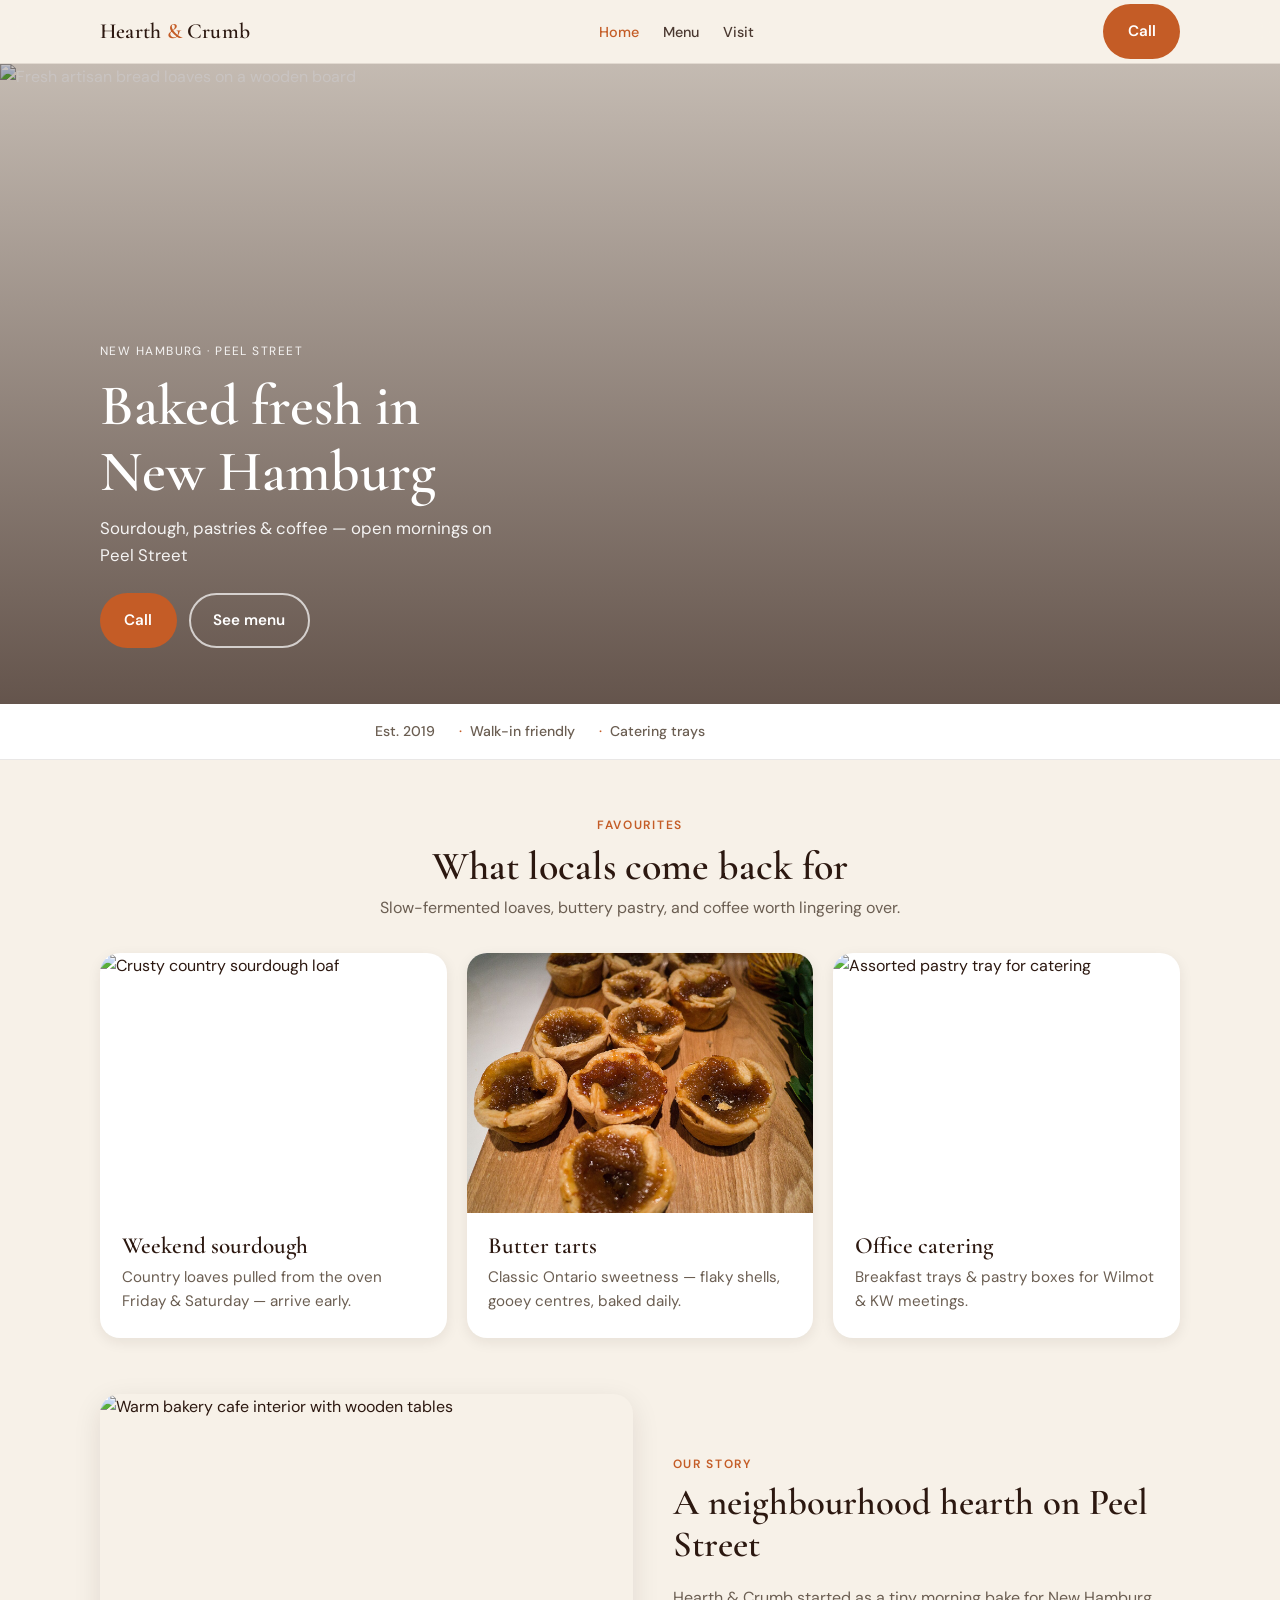
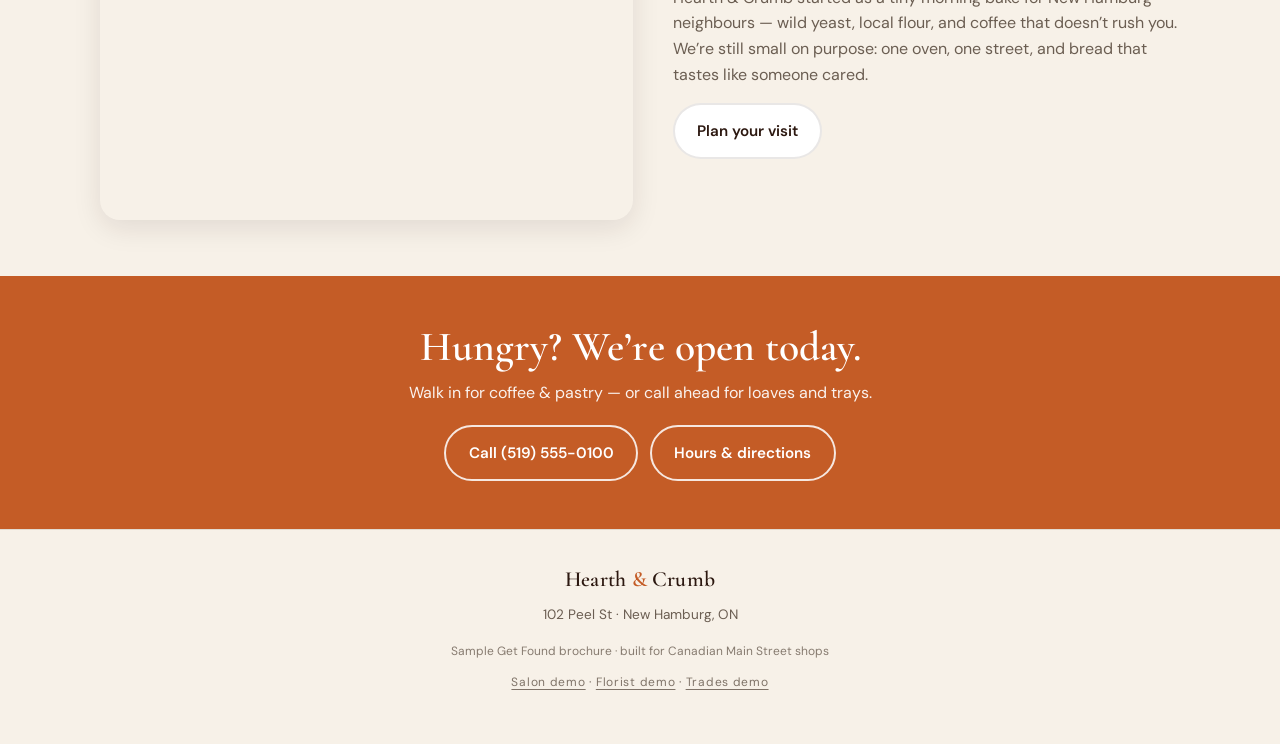
==== commit 3a225062: "Add Summit Mechanical trades demo at /trades/ Standalone contractor brochure for KW / Wilmot outreac" ====
--- a/index.html
+++ b/index.html
@@ -121,7 +121,7 @@
       <a class="logo" href="index.html">Hearth <span>&amp;</span> Crumb</a>
       <p>102 Peel St · New Hamburg, ON</p>
       <p class="footer-note">Sample Get Found brochure · built for Canadian Main Street shops</p>
-      <p class="demo-switch"><a href="salon/">Salon demo</a> · <a href="florist/">Florist demo</a></p>
+      <p class="demo-switch"><a href="salon/">Salon demo</a> · <a href="florist/">Florist demo</a> · <a href="trades/">Trades demo</a></p>
     </div>
   </footer>
 
